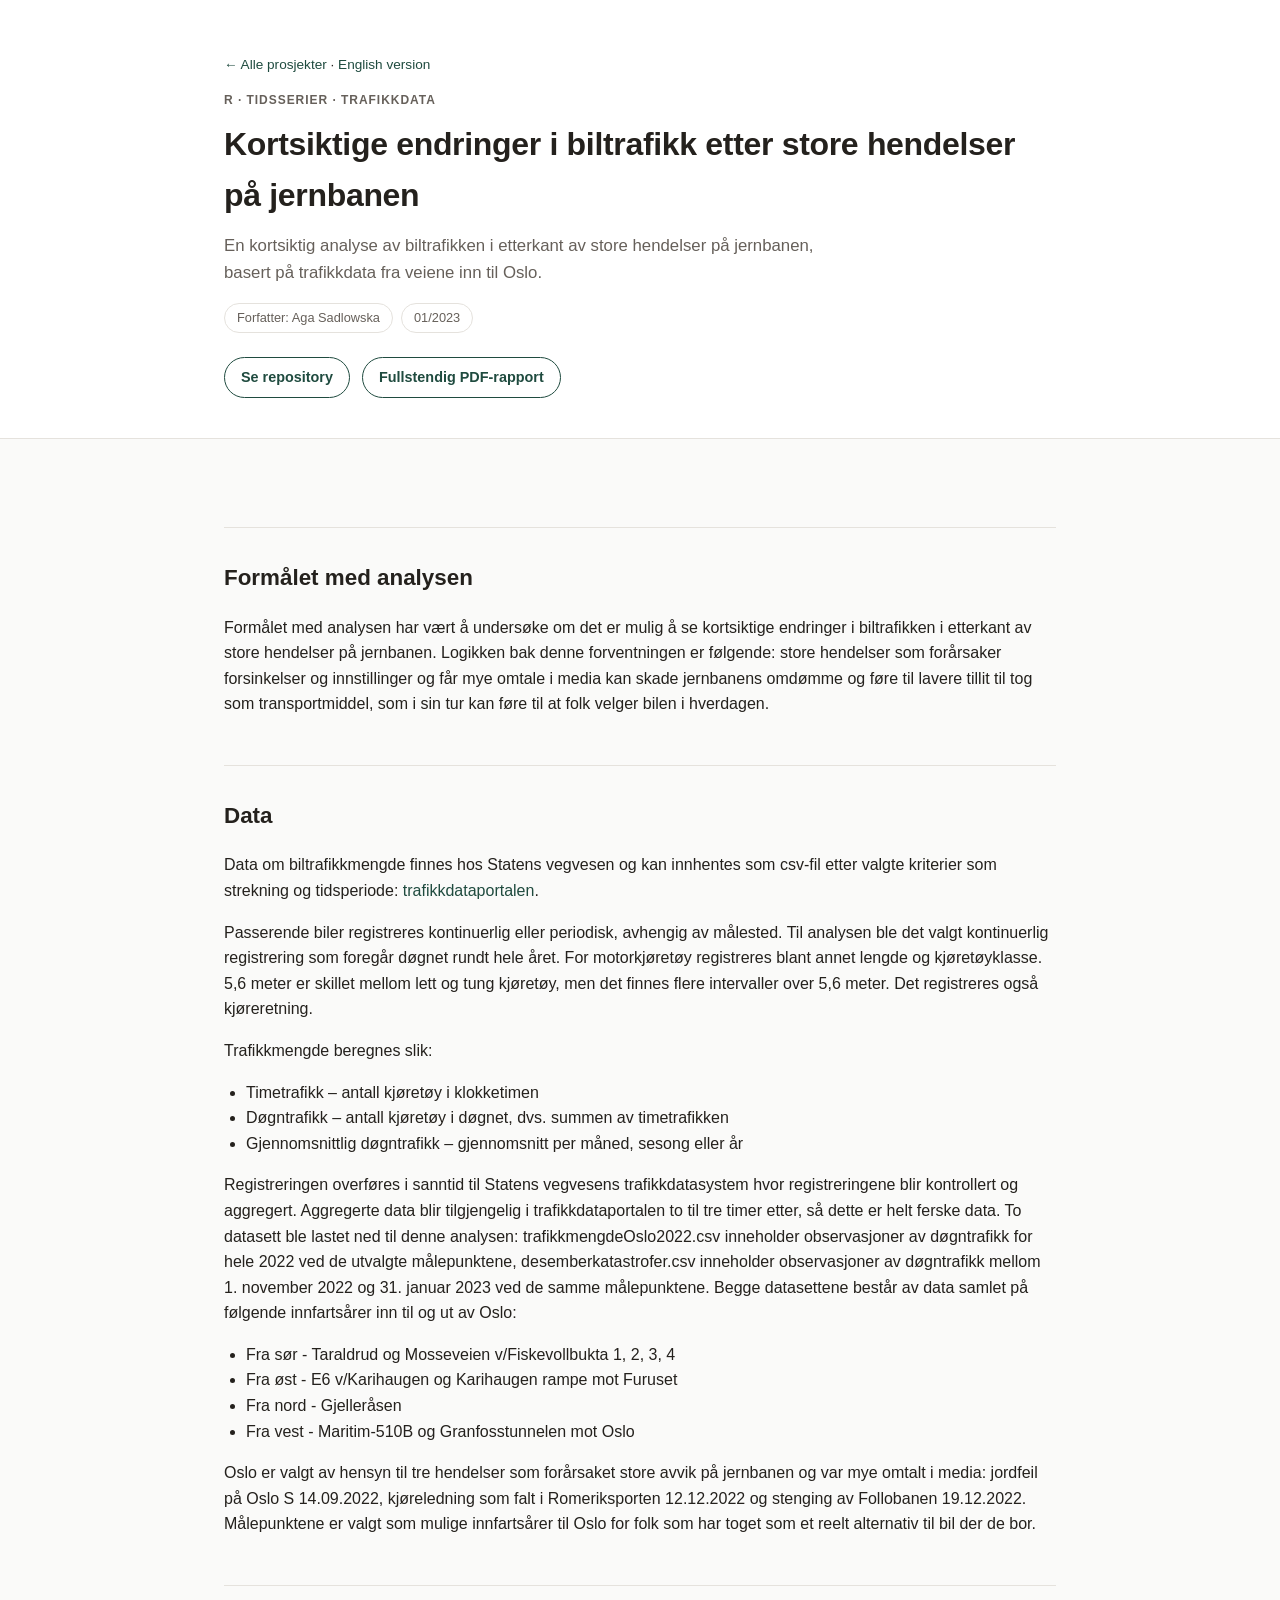
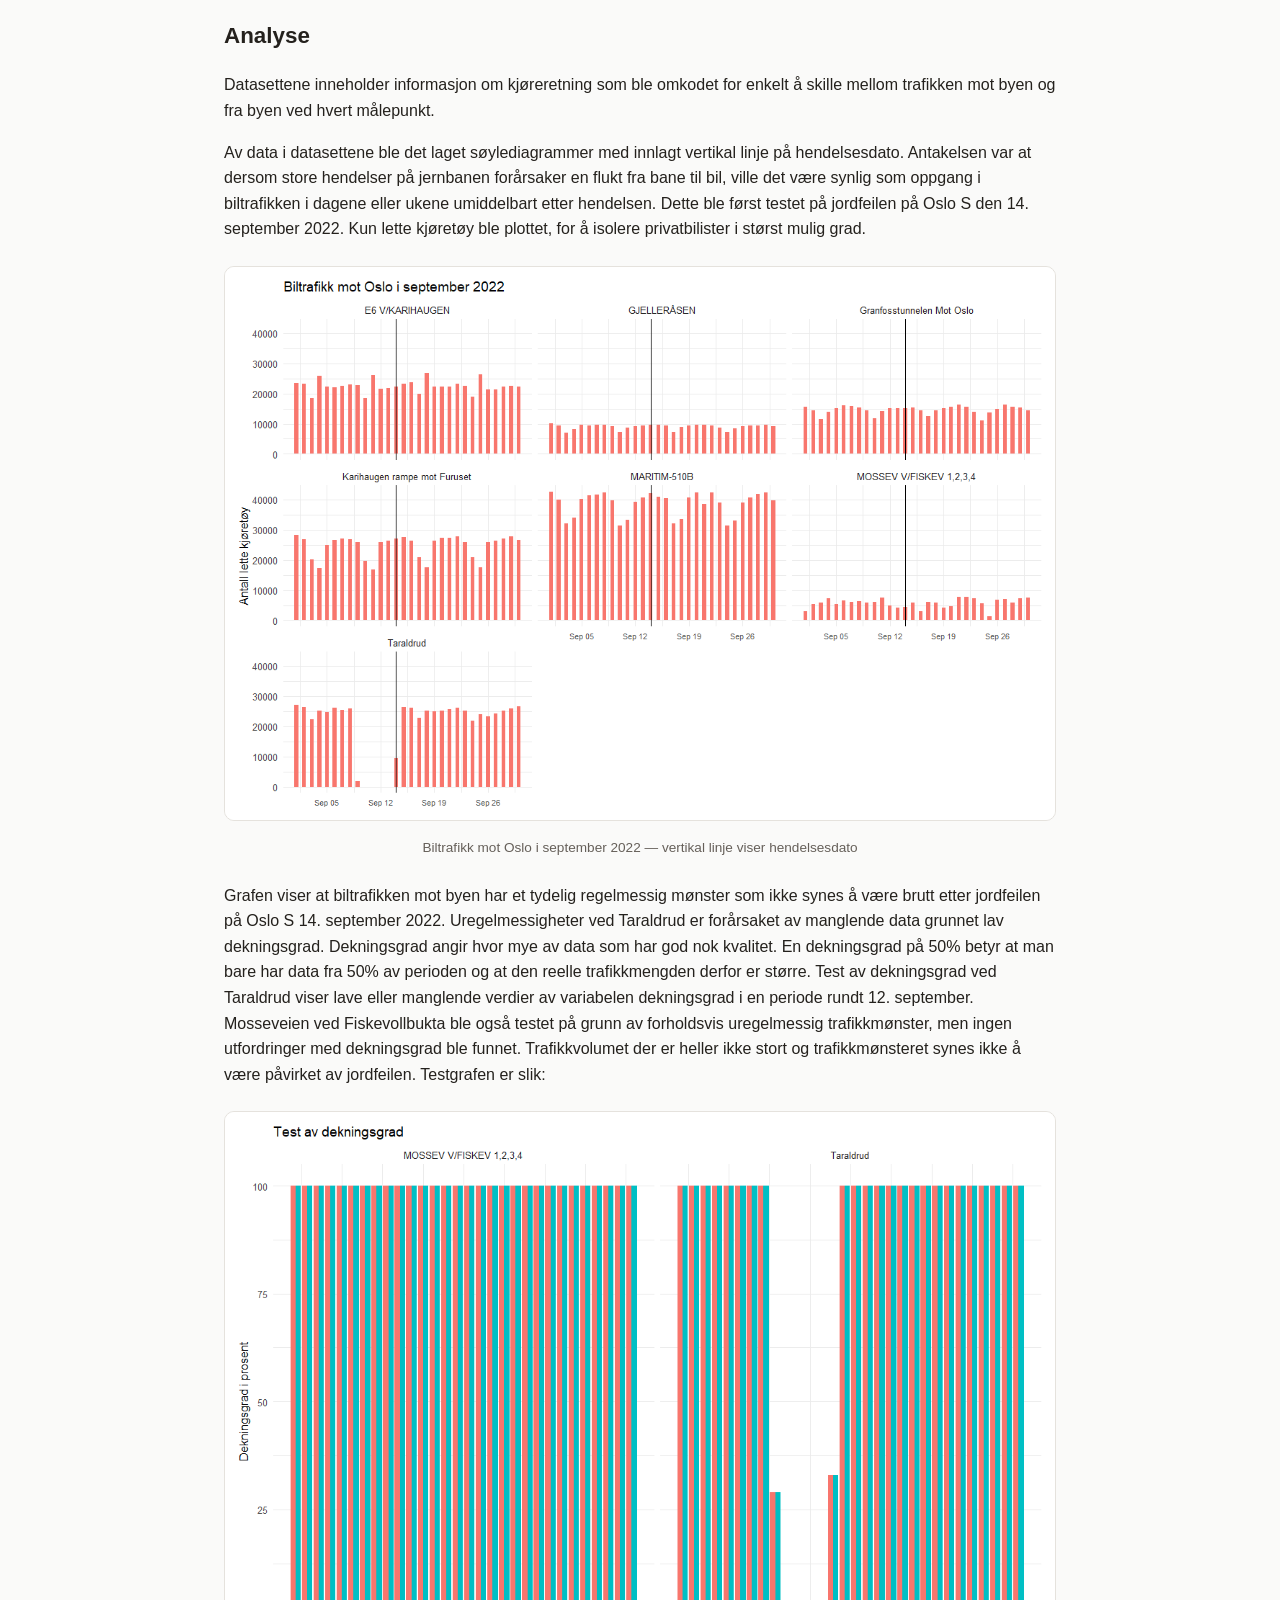
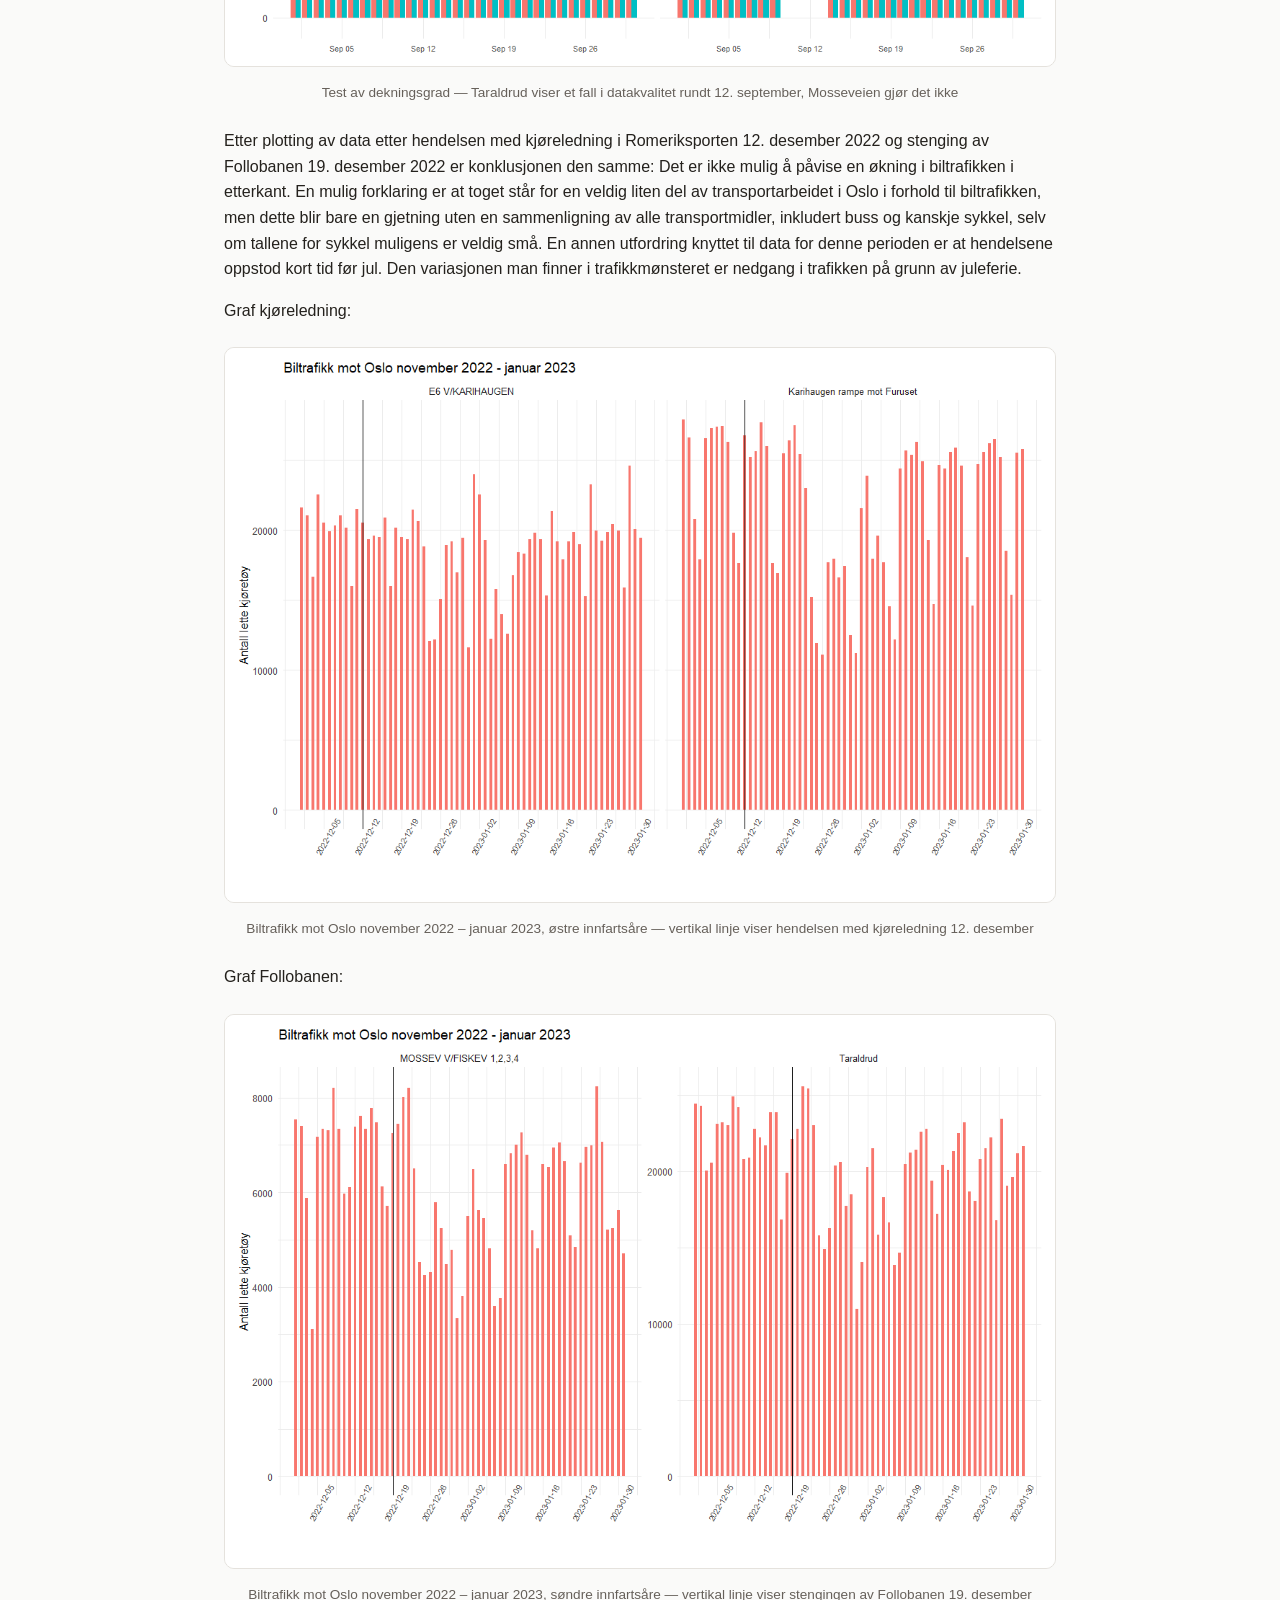
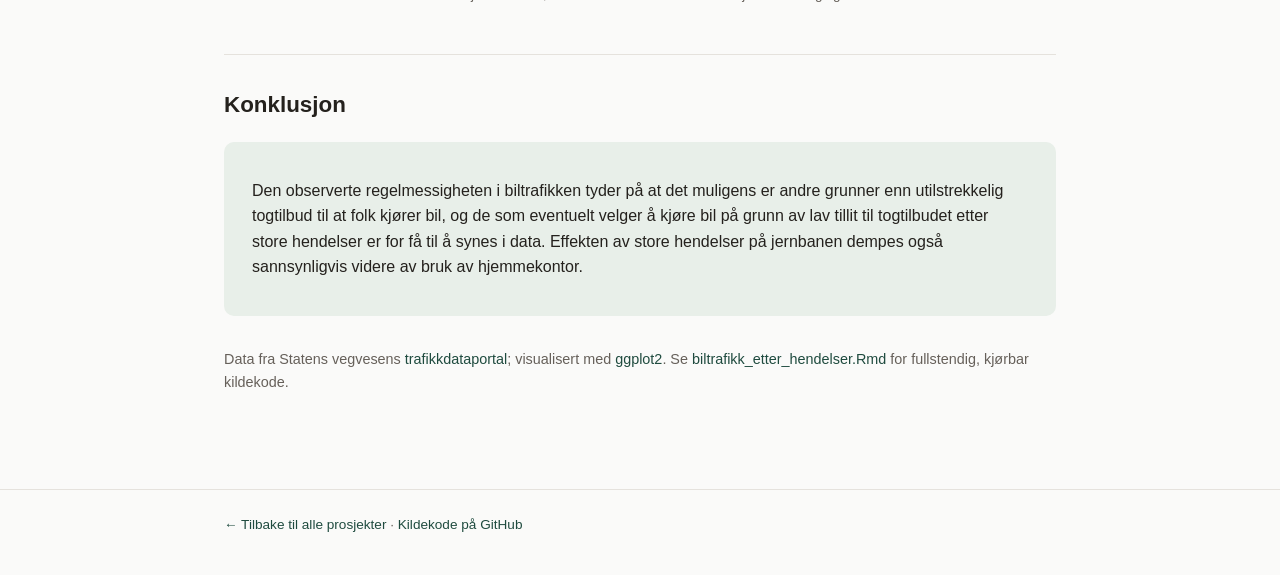
==== docs/aadt-no.html @ 3852b03d "Add Norwegian version of AADT portfolio page The project's own writing (from biltrafikk_etter_hendel" ====
<!DOCTYPE html>
<html lang="no">
<head>
<meta charset="UTF-8">
<meta name="viewport" content="width=device-width, initial-scale=1.0">
<title>Biltrafikk etter store hendelser på jernbanen — Aga Sadlowska</title>
<meta name="description" content="Gir store hendelser på jernbanen utslag i biltrafikken? En kortsiktig analyse av trafikkdata fra veiene inn til Oslo, rundt tre hendelser høsten 2022.">
<link rel="stylesheet" href="assets/style.css">
</head>
<body>

<header class="site-header">
  <div class="wrap">
    <p class="breadcrumb"><a href="index.html">← Alle prosjekter</a> · <a href="aadt.html">English version</a></p>
    <p class="eyebrow">R · Tidsserier · Trafikkdata</p>
    <h1>Kortsiktige endringer i biltrafikk etter store hendelser på jernbanen</h1>
    <p class="lede">En kortsiktig analyse av biltrafikken i etterkant av store hendelser på jernbanen, basert på trafikkdata fra veiene inn til Oslo.</p>
    <div class="meta-row">
      <span class="pill">Forfatter: Aga Sadlowska</span>
      <span class="pill">01/2023</span>
    </div>
    <div class="resource-row">
      <a class="btn" href="https://github.com/agasadlowska/R_projects/tree/main/AADT">Se repository</a>
      <a class="btn" href="assets/aadt/biltrafikk_etter_hendelser.pdf">Fullstendig PDF-rapport</a>
    </div>
  </div>
</header>

<main>
  <div class="wrap">
    <article class="project">

      <h2>Formålet med analysen</h2>
      <p>Formålet med analysen har vært å undersøke om det er mulig å se kortsiktige endringer i biltrafikken i etterkant av store hendelser på jernbanen. Logikken bak denne forventningen er følgende: store hendelser som forårsaker forsinkelser og innstillinger og får mye omtale i media kan skade jernbanens omdømme og føre til lavere tillit til tog som transportmiddel, som i sin tur kan føre til at folk velger bilen i hverdagen.</p>

      <h2>Data</h2>
      <p>Data om biltrafikkmengde finnes hos Statens vegvesen og kan innhentes som csv-fil etter valgte kriterier som strekning og tidsperiode: <a href="https://www.vegvesen.no/trafikkdata/start/kart?lat=59.86979411079935&amp;lon=10.573899505301604&amp;trafficType=vehicle&amp;zoom=10">trafikkdataportalen</a>.</p>
      <p>Passerende biler registreres kontinuerlig eller periodisk, avhengig av målested. Til analysen ble det valgt kontinuerlig registrering som foregår døgnet rundt hele året. For motorkjøretøy registreres blant annet lengde og kjøretøyklasse. 5,6 meter er skillet mellom lett og tung kjøretøy, men det finnes flere intervaller over 5,6 meter. Det registreres også kjøreretning.</p>
      <p>Trafikkmengde beregnes slik:</p>
      <ul>
        <li>Timetrafikk – antall kjøretøy i klokketimen</li>
        <li>Døgntrafikk – antall kjøretøy i døgnet, dvs. summen av timetrafikken</li>
        <li>Gjennomsnittlig døgntrafikk – gjennomsnitt per måned, sesong eller år</li>
      </ul>
      <p>Registreringen overføres i sanntid til Statens vegvesens trafikkdatasystem hvor registreringene blir kontrollert og aggregert. Aggregerte data blir tilgjengelig i trafikkdataportalen to til tre timer etter, så dette er helt ferske data. To datasett ble lastet ned til denne analysen: trafikkmengdeOslo2022.csv inneholder observasjoner av døgntrafikk for hele 2022 ved de utvalgte målepunktene, desemberkatastrofer.csv inneholder observasjoner av døgntrafikk mellom 1. november 2022 og 31. januar 2023 ved de samme målepunktene. Begge datasettene består av data samlet på følgende innfartsårer inn til og ut av Oslo:</p>
      <ul>
        <li>Fra sør - Taraldrud og Mosseveien v/Fiskevollbukta 1, 2, 3, 4</li>
        <li>Fra øst - E6 v/Karihaugen og Karihaugen rampe mot Furuset</li>
        <li>Fra nord - Gjelleråsen</li>
        <li>Fra vest - Maritim-510B og Granfosstunnelen mot Oslo</li>
      </ul>
      <p>Oslo er valgt av hensyn til tre hendelser som forårsaket store avvik på jernbanen og var mye omtalt i media: jordfeil på Oslo S 14.09.2022, kjøreledning som falt i Romeriksporten 12.12.2022 og stenging av Follobanen 19.12.2022. Målepunktene er valgt som mulige innfartsårer til Oslo for folk som har toget som et reelt alternativ til bil der de bor.</p>

      <h2>Analyse</h2>
      <p>Datasettene inneholder informasjon om kjøreretning som ble omkodet for enkelt å skille mellom trafikken mot byen og fra byen ved hvert målepunkt.</p>
      <p>Av data i datasettene ble det laget søylediagrammer med innlagt vertikal linje på hendelsesdato. Antakelsen var at dersom store hendelser på jernbanen forårsaker en flukt fra bane til bil, ville det være synlig som oppgang i biltrafikken i dagene eller ukene umiddelbart etter hendelsen. Dette ble først testet på jordfeilen på Oslo S den 14. september 2022. Kun lette kjøretøy ble plottet, for å isolere privatbilister i størst mulig grad.</p>

      <figure>
        <img src="assets/aadt/september-jordfeil.png" alt="Søylediagram: biltrafikk mot Oslo ved sju målepunkter, september 2022, med vertikal linje for hendelsen 14. september">
        <figcaption>Biltrafikk mot Oslo i september 2022 — vertikal linje viser hendelsesdato</figcaption>
      </figure>

      <p>Grafen viser at biltrafikken mot byen har et tydelig regelmessig mønster som ikke synes å være brutt etter jordfeilen på Oslo S 14. september 2022. Uregelmessigheter ved Taraldrud er forårsaket av manglende data grunnet lav dekningsgrad. Dekningsgrad angir hvor mye av data som har god nok kvalitet. En dekningsgrad på 50% betyr at man bare har data fra 50% av perioden og at den reelle trafikkmengden derfor er større. Test av dekningsgrad ved Taraldrud viser lave eller manglende verdier av variabelen dekningsgrad i en periode rundt 12. september. Mosseveien ved Fiskevollbukta ble også testet på grunn av forholdsvis uregelmessig trafikkmønster, men ingen utfordringer med dekningsgrad ble funnet. Trafikkvolumet der er heller ikke stort og trafikkmønsteret synes ikke å være påvirket av jordfeilen. Testgrafen er slik:</p>

      <figure>
        <img src="assets/aadt/dekningsgrad-test.png" alt="Søylediagram: dekningsgrad ved målepunktene Taraldrud og Mosseveien, september 2022">
        <figcaption>Test av dekningsgrad — Taraldrud viser et fall i datakvalitet rundt 12. september, Mosseveien gjør det ikke</figcaption>
      </figure>

      <p>Etter plotting av data etter hendelsen med kjøreledning i Romeriksporten 12. desember 2022 og stenging av Follobanen 19. desember 2022 er konklusjonen den samme: Det er ikke mulig å påvise en økning i biltrafikken i etterkant. En mulig forklaring er at toget står for en veldig liten del av transportarbeidet i Oslo i forhold til biltrafikken, men dette blir bare en gjetning uten en sammenligning av alle transportmidler, inkludert buss og kanskje sykkel, selv om tallene for sykkel muligens er veldig små. En annen utfordring knyttet til data for denne perioden er at hendelsene oppstod kort tid før jul. Den variasjonen man finner i trafikkmønsteret er nedgang i trafikken på grunn av juleferie.</p>

      <p>Graf kjøreledning:</p>

      <figure>
        <img src="assets/aadt/desember-kjoreledning.png" alt="Søylediagram: biltrafikk mot Oslo ved Karihaugen, november 2022-januar 2023, med vertikal linje for hendelsen 12. desember">
        <figcaption>Biltrafikk mot Oslo november 2022 – januar 2023, østre innfartsåre — vertikal linje viser hendelsen med kjøreledning 12. desember</figcaption>
      </figure>

      <p>Graf Follobanen:</p>

      <figure>
        <img src="assets/aadt/desember-follobanen.png" alt="Søylediagram: biltrafikk mot Oslo ved Taraldrud og Mosseveien, november 2022-januar 2023, med vertikal linje for stengingen av Follobanen 19. desember">
        <figcaption>Biltrafikk mot Oslo november 2022 – januar 2023, søndre innfartsåre — vertikal linje viser stengingen av Follobanen 19. desember</figcaption>
      </figure>

      <h2>Konklusjon</h2>
      <div class="conclusion-list">
        <p>Den observerte regelmessigheten i biltrafikken tyder på at det muligens er andre grunner enn utilstrekkelig togtilbud til at folk kjører bil, og de som eventuelt velger å kjøre bil på grunn av lav tillit til togtilbudet etter store hendelser er for få til å synes i data. Effekten av store hendelser på jernbanen dempes også sannsynligvis videre av bruk av hjemmekontor.</p>
      </div>

      <p style="margin-top:32px; color: var(--text-muted); font-size: 0.9rem;">Data fra Statens vegvesens <a href="https://www.vegvesen.no/trafikkdata/">trafikkdataportal</a>; visualisert med <a href="https://ggplot2.tidyverse.org/">ggplot2</a>. Se <a href="https://github.com/agasadlowska/R_projects/blob/main/AADT/biltrafikk_etter_hendelser.Rmd">biltrafikk_etter_hendelser.Rmd</a> for fullstendig, kjørbar kildekode.</p>

    </article>
  </div>
</main>

<footer class="site-footer">
  <div class="wrap">
    <a href="index.html">← Tilbake til alle prosjekter</a> · <a href="https://github.com/agasadlowska/R_projects">Kildekode på GitHub</a>
  </div>
</footer>

</body>
</html>
---- docs/assets/style.css ----
:root {
  --bg: #fafaf9;
  --surface: #ffffff;
  --border: #e5e2dd;
  --text: #24211d;
  --text-muted: #66605a;
  --accent: #1f4b3f;
  --accent-soft: #e8efe9;
  --radius: 10px;
  --max-width: 880px;
}

* { box-sizing: border-box; }

html { scroll-behavior: smooth; }

body {
  margin: 0;
  font-family: -apple-system, BlinkMacSystemFont, "Segoe UI", Roboto, Helvetica, Arial, sans-serif;
  background: var(--bg);
  color: var(--text);
  line-height: 1.6;
}

a { color: var(--accent); text-decoration: none; }
a:hover { text-decoration: underline; }

header.site-header {
  border-bottom: 1px solid var(--border);
  background: var(--surface);
}

.wrap {
  max-width: var(--max-width);
  margin: 0 auto;
  padding: 0 24px;
}

.site-header .wrap {
  padding-top: 40px;
  padding-bottom: 32px;
}

.eyebrow {
  text-transform: uppercase;
  letter-spacing: 0.08em;
  font-size: 0.75rem;
  color: var(--text-muted);
  font-weight: 600;
  margin: 0 0 8px;
}

h1 {
  font-size: 2rem;
  margin: 0 0 12px;
  letter-spacing: -0.01em;
}

.lede {
  color: var(--text-muted);
  font-size: 1.05rem;
  max-width: 640px;
  margin: 0;
}

main { padding: 40px 0 80px; }

.section-title {
  font-size: 0.85rem;
  text-transform: uppercase;
  letter-spacing: 0.08em;
  color: var(--text-muted);
  font-weight: 600;
  margin: 0 0 20px;
}

.project-grid {
  display: grid;
  grid-template-columns: repeat(auto-fill, minmax(280px, 1fr));
  gap: 20px;
}

.card {
  background: var(--surface);
  border: 1px solid var(--border);
  border-radius: var(--radius);
  padding: 24px;
  display: flex;
  flex-direction: column;
  gap: 12px;
  transition: border-color 0.15s ease, transform 0.15s ease;
}

.card:hover {
  border-color: var(--accent);
  transform: translateY(-2px);
}

.card h2 {
  margin: 0;
  font-size: 1.15rem;
}

.card p {
  margin: 0;
  color: var(--text-muted);
  font-size: 0.95rem;
}

.tag-row {
  display: flex;
  flex-wrap: wrap;
  gap: 6px;
  margin-top: auto;
}

.tag {
  font-size: 0.72rem;
  background: var(--accent-soft);
  color: var(--accent);
  padding: 3px 9px;
  border-radius: 999px;
  font-weight: 600;
}

.card-link {
  font-size: 0.9rem;
  font-weight: 600;
}

footer.site-footer {
  border-top: 1px solid var(--border);
  color: var(--text-muted);
  font-size: 0.85rem;
  padding: 24px 0 40px;
}

/* Project detail page */
.breadcrumb {
  font-size: 0.85rem;
  margin-bottom: 16px;
}

.meta-row {
  display: flex;
  flex-wrap: wrap;
  gap: 8px;
  margin: 16px 0 8px;
}

.pill {
  font-size: 0.8rem;
  border: 1px solid var(--border);
  border-radius: 999px;
  padding: 4px 12px;
  color: var(--text-muted);
}

.resource-row {
  display: flex;
  flex-wrap: wrap;
  gap: 12px;
  margin: 24px 0 8px;
}

.btn {
  display: inline-block;
  border: 1px solid var(--accent);
  color: var(--accent);
  border-radius: 999px;
  padding: 8px 16px;
  font-size: 0.9rem;
  font-weight: 600;
}

.btn:hover { background: var(--accent-soft); text-decoration: none; }

article.project h2 {
  margin-top: 48px;
  font-size: 1.4rem;
  border-top: 1px solid var(--border);
  padding-top: 32px;
}

article.project h3 {
  font-size: 1.1rem;
  margin-top: 28px;
}

article.project h4 {
  font-size: 1rem;
  margin-top: 20px;
  color: var(--text-muted);
}

article.project ul { padding-left: 22px; }

article.project pre {
  background: #1c1b19;
  color: #e7e4dd;
  border-radius: var(--radius);
  padding: 16px 18px;
  overflow-x: auto;
  font-size: 0.85rem;
}

article.project code {
  font-family: "SFMono-Regular", Consolas, "Liberation Mono", Menlo, monospace;
}

figure {
  margin: 24px 0;
  text-align: center;
}

figure img {
  max-width: 100%;
  border: 1px solid var(--border);
  border-radius: var(--radius);
  background: #fff;
}

figcaption {
  font-size: 0.85rem;
  color: var(--text-muted);
  margin-top: 8px;
}

.conclusion-list {
  background: var(--accent-soft);
  border-radius: var(--radius);
  padding: 20px 28px;
}
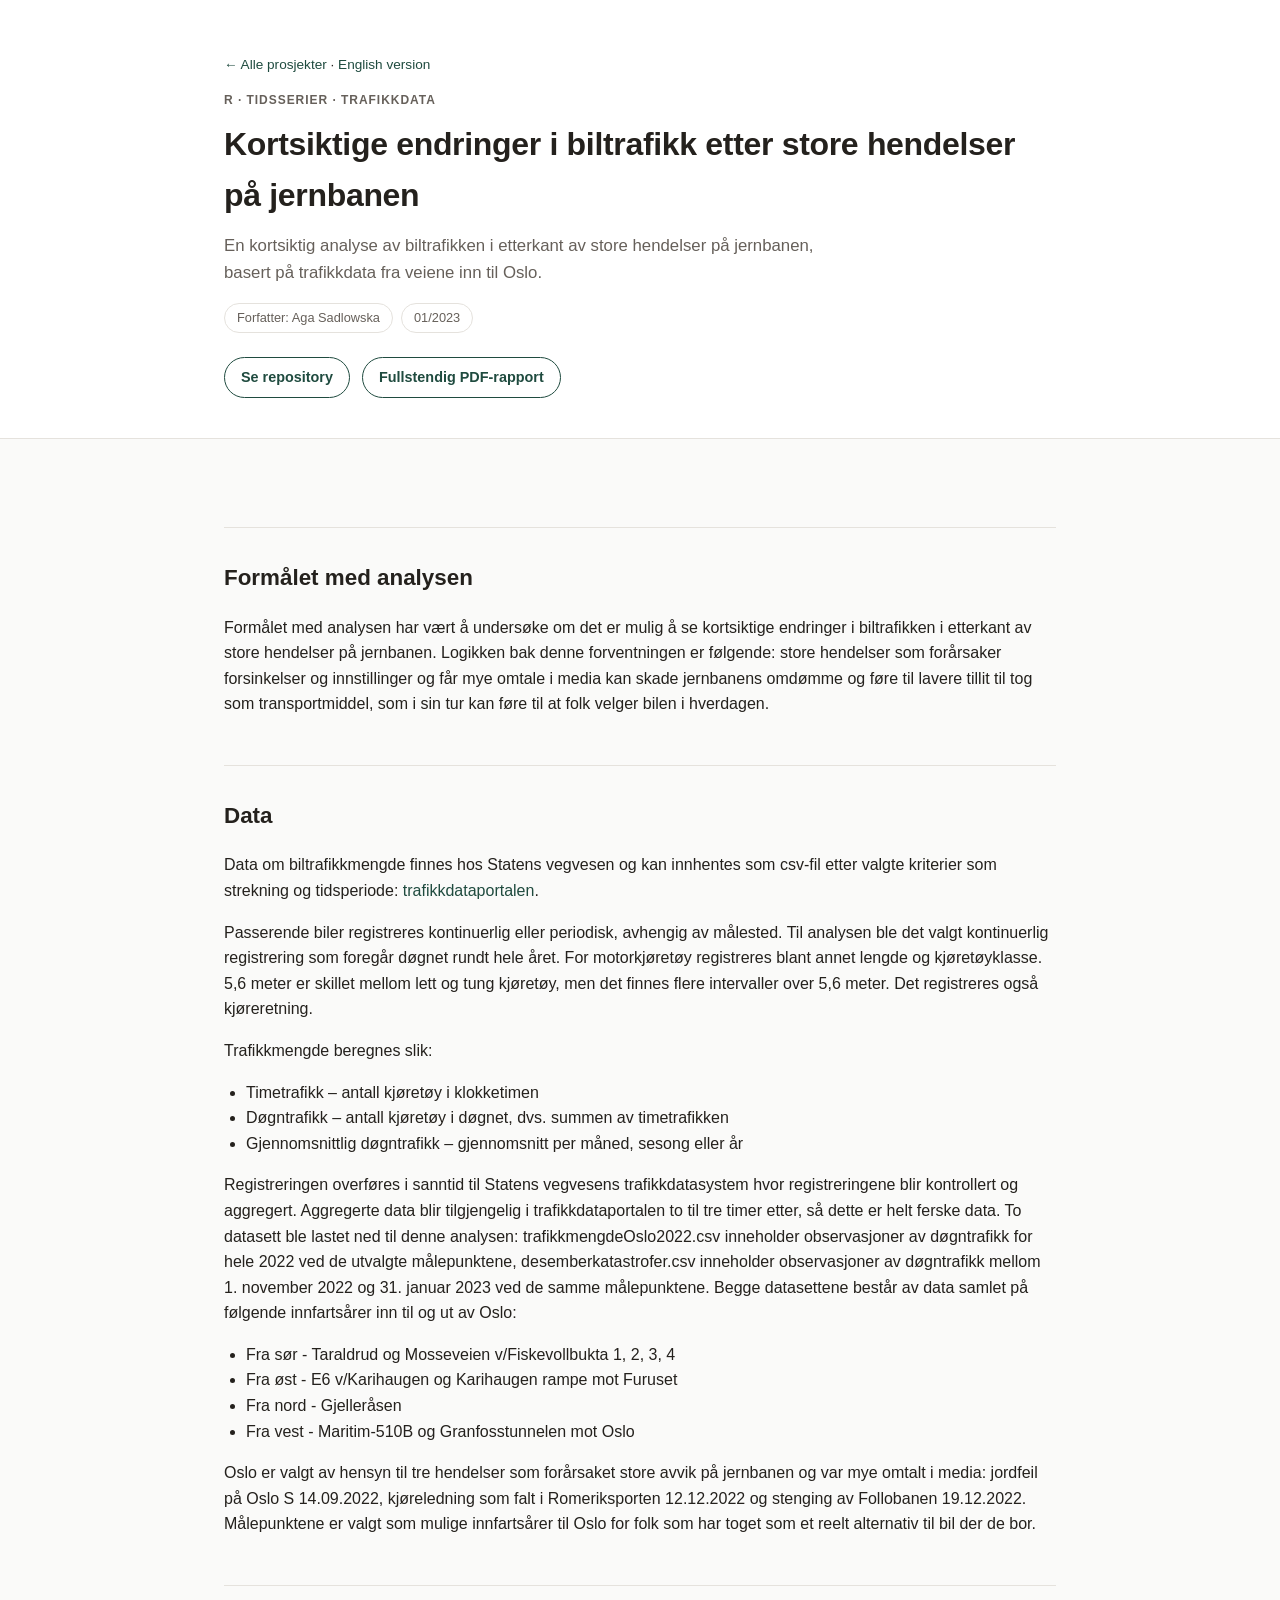
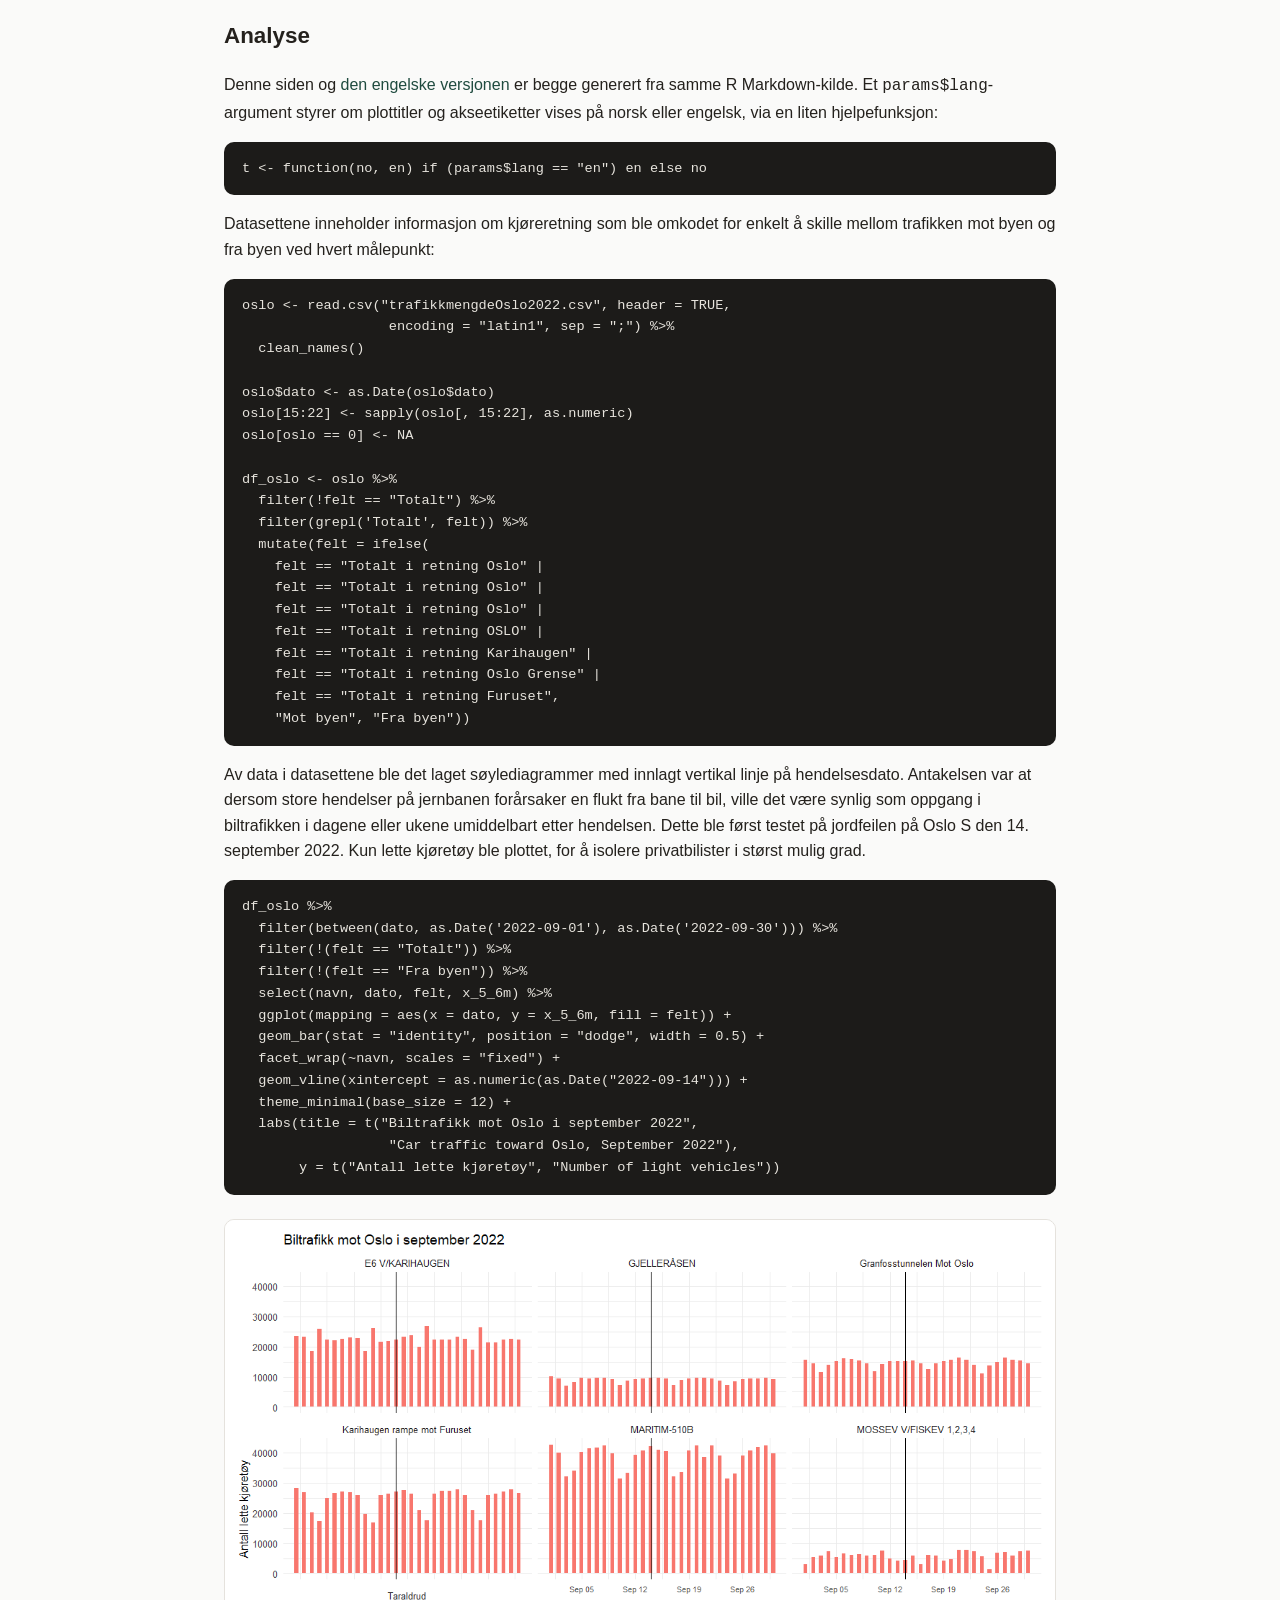
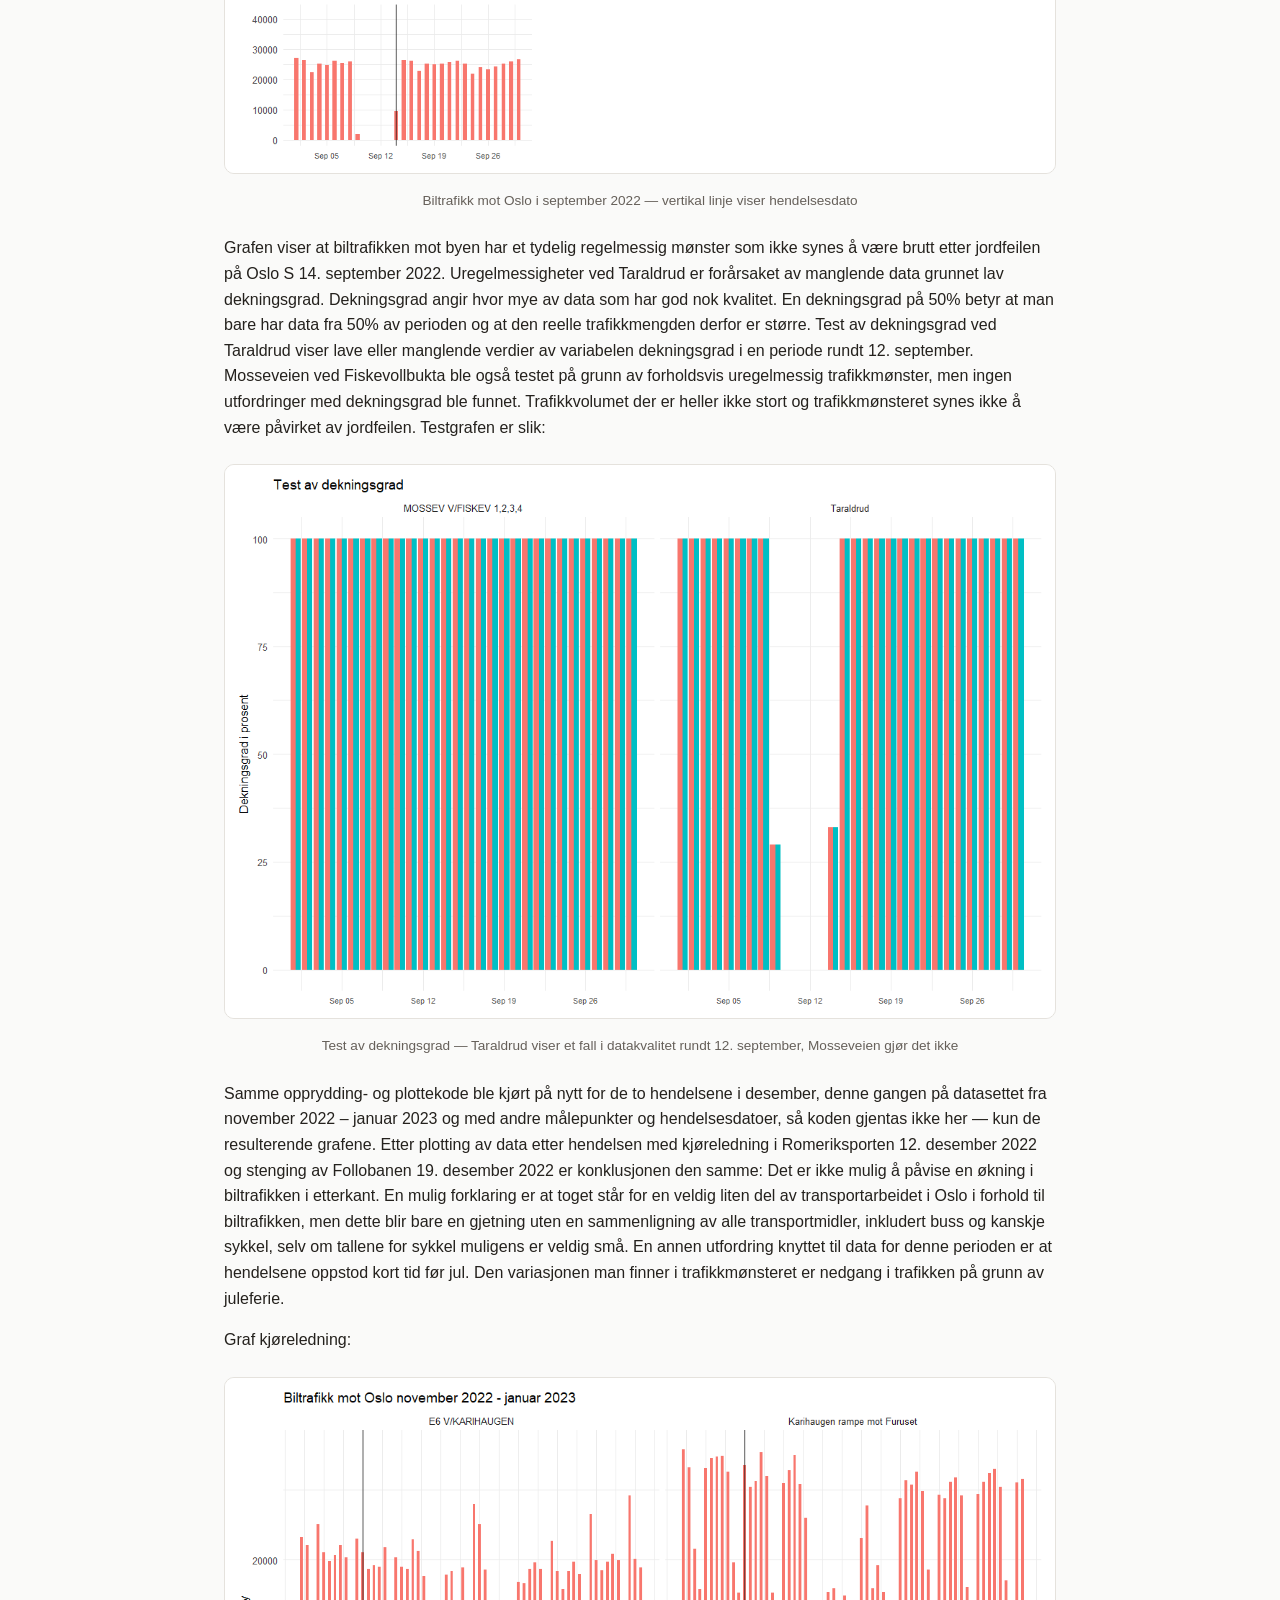
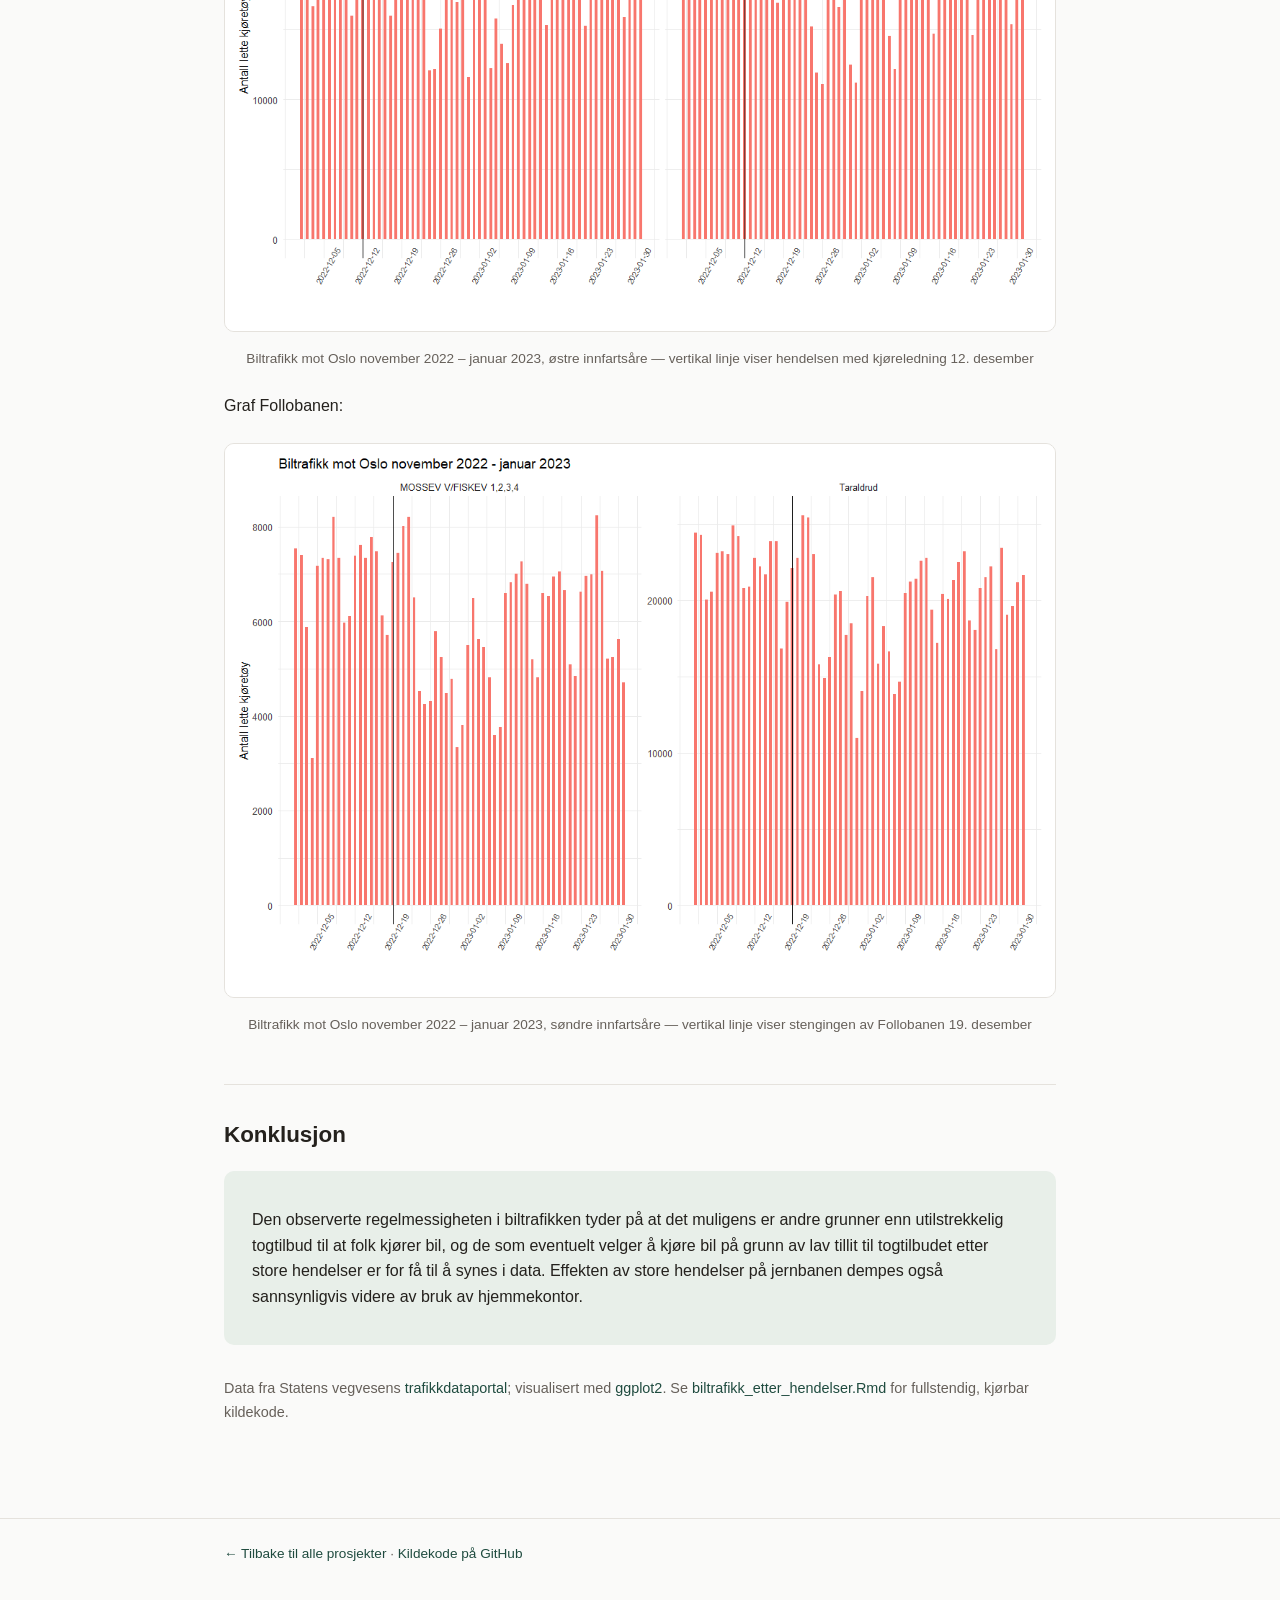
==== commit 573889c8: "Show code snippets on the AADT portfolio pages Add inline R code (the bilingual t() label helper, di" ====
--- a/docs/aadt-no.html
+++ b/docs/aadt-no.html
@@ -52,8 +52,48 @@
       <p>Oslo er valgt av hensyn til tre hendelser som forårsaket store avvik på jernbanen og var mye omtalt i media: jordfeil på Oslo S 14.09.2022, kjøreledning som falt i Romeriksporten 12.12.2022 og stenging av Follobanen 19.12.2022. Målepunktene er valgt som mulige innfartsårer til Oslo for folk som har toget som et reelt alternativ til bil der de bor.</p>
 
       <h2>Analyse</h2>
-      <p>Datasettene inneholder informasjon om kjøreretning som ble omkodet for enkelt å skille mellom trafikken mot byen og fra byen ved hvert målepunkt.</p>
+      <p>Denne siden og <a href="aadt.html">den engelske versjonen</a> er begge generert fra samme R Markdown-kilde. Et <code>params$lang</code>-argument styrer om plottitler og akseetiketter vises på norsk eller engelsk, via en liten hjelpefunksjon:</p>
+
+<pre><code>t &lt;- function(no, en) if (params$lang == "en") en else no</code></pre>
+
+      <p>Datasettene inneholder informasjon om kjøreretning som ble omkodet for enkelt å skille mellom trafikken mot byen og fra byen ved hvert målepunkt:</p>
+
+<pre><code>oslo &lt;- read.csv("trafikkmengdeOslo2022.csv", header = TRUE,
+                  encoding = "latin1", sep = ";") %&gt;%
+  clean_names()
+
+oslo$dato &lt;- as.Date(oslo$dato)
+oslo[15:22] &lt;- sapply(oslo[, 15:22], as.numeric)
+oslo[oslo == 0] &lt;- NA
+
+df_oslo &lt;- oslo %&gt;%
+  filter(!felt == "Totalt") %&gt;%
+  filter(grepl('Totalt', felt)) %&gt;%
+  mutate(felt = ifelse(
+    felt == "Totalt i retning Oslo" |
+    felt == "Totalt i retning Oslo" |
+    felt == "Totalt i retning Oslo" |
+    felt == "Totalt i retning OSLO" |
+    felt == "Totalt i retning Karihaugen" |
+    felt == "Totalt i retning Oslo Grense" |
+    felt == "Totalt i retning Furuset",
+    "Mot byen", "Fra byen"))</code></pre>
+
       <p>Av data i datasettene ble det laget søylediagrammer med innlagt vertikal linje på hendelsesdato. Antakelsen var at dersom store hendelser på jernbanen forårsaker en flukt fra bane til bil, ville det være synlig som oppgang i biltrafikken i dagene eller ukene umiddelbart etter hendelsen. Dette ble først testet på jordfeilen på Oslo S den 14. september 2022. Kun lette kjøretøy ble plottet, for å isolere privatbilister i størst mulig grad.</p>
+
+<pre><code>df_oslo %&gt;%
+  filter(between(dato, as.Date('2022-09-01'), as.Date('2022-09-30'))) %&gt;%
+  filter(!(felt == "Totalt")) %&gt;%
+  filter(!(felt == "Fra byen")) %&gt;%
+  select(navn, dato, felt, x_5_6m) %&gt;%
+  ggplot(mapping = aes(x = dato, y = x_5_6m, fill = felt)) +
+  geom_bar(stat = "identity", position = "dodge", width = 0.5) +
+  facet_wrap(~navn, scales = "fixed") +
+  geom_vline(xintercept = as.numeric(as.Date("2022-09-14"))) +
+  theme_minimal(base_size = 12) +
+  labs(title = t("Biltrafikk mot Oslo i september 2022",
+                  "Car traffic toward Oslo, September 2022"),
+       y = t("Antall lette kjøretøy", "Number of light vehicles"))</code></pre>
 
       <figure>
         <img src="assets/aadt/september-jordfeil.png" alt="Søylediagram: biltrafikk mot Oslo ved sju målepunkter, september 2022, med vertikal linje for hendelsen 14. september">
@@ -67,7 +107,7 @@
         <figcaption>Test av dekningsgrad — Taraldrud viser et fall i datakvalitet rundt 12. september, Mosseveien gjør det ikke</figcaption>
       </figure>
 
-      <p>Etter plotting av data etter hendelsen med kjøreledning i Romeriksporten 12. desember 2022 og stenging av Follobanen 19. desember 2022 er konklusjonen den samme: Det er ikke mulig å påvise en økning i biltrafikken i etterkant. En mulig forklaring er at toget står for en veldig liten del av transportarbeidet i Oslo i forhold til biltrafikken, men dette blir bare en gjetning uten en sammenligning av alle transportmidler, inkludert buss og kanskje sykkel, selv om tallene for sykkel muligens er veldig små. En annen utfordring knyttet til data for denne perioden er at hendelsene oppstod kort tid før jul. Den variasjonen man finner i trafikkmønsteret er nedgang i trafikken på grunn av juleferie.</p>
+      <p>Samme opprydding- og plottekode ble kjørt på nytt for de to hendelsene i desember, denne gangen på datasettet fra november 2022 – januar 2023 og med andre målepunkter og hendelsesdatoer, så koden gjentas ikke her — kun de resulterende grafene. Etter plotting av data etter hendelsen med kjøreledning i Romeriksporten 12. desember 2022 og stenging av Follobanen 19. desember 2022 er konklusjonen den samme: Det er ikke mulig å påvise en økning i biltrafikken i etterkant. En mulig forklaring er at toget står for en veldig liten del av transportarbeidet i Oslo i forhold til biltrafikken, men dette blir bare en gjetning uten en sammenligning av alle transportmidler, inkludert buss og kanskje sykkel, selv om tallene for sykkel muligens er veldig små. En annen utfordring knyttet til data for denne perioden er at hendelsene oppstod kort tid før jul. Den variasjonen man finner i trafikkmønsteret er nedgang i trafikken på grunn av juleferie.</p>
 
       <p>Graf kjøreledning:</p>
 
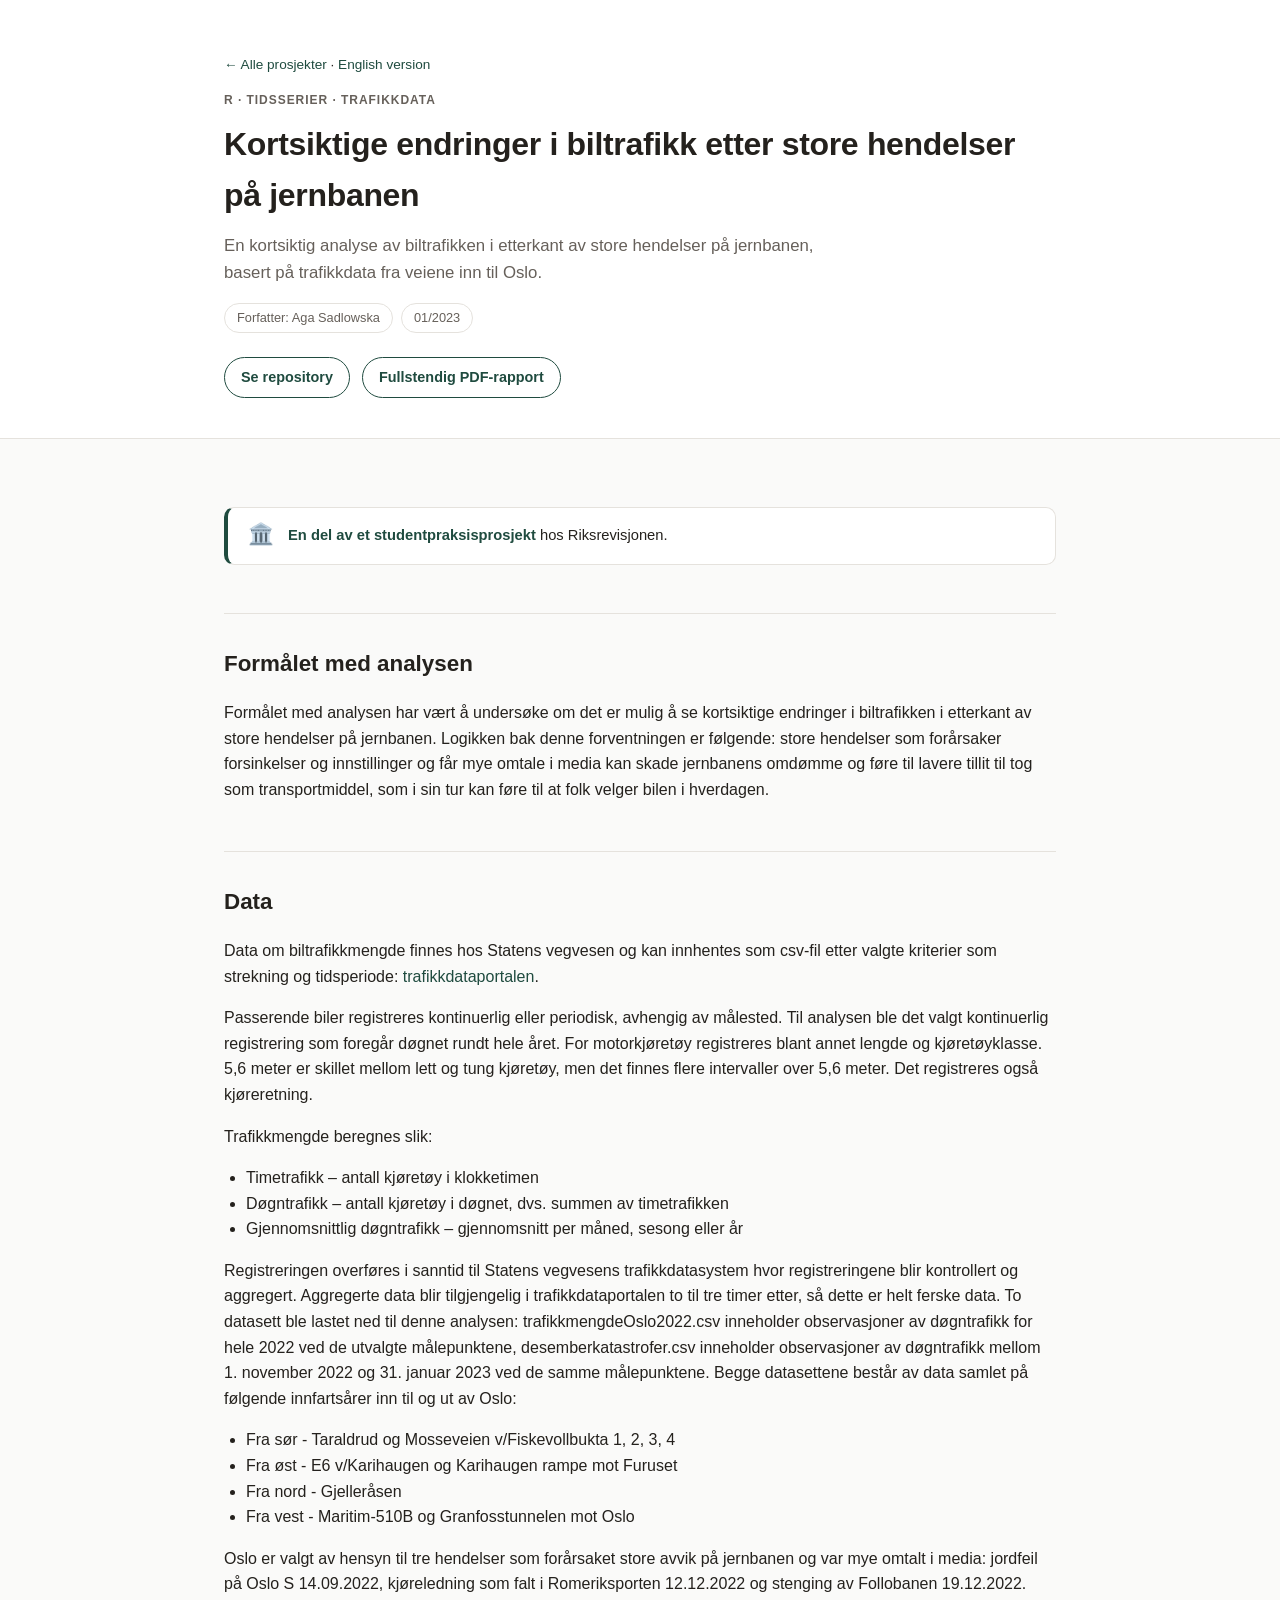
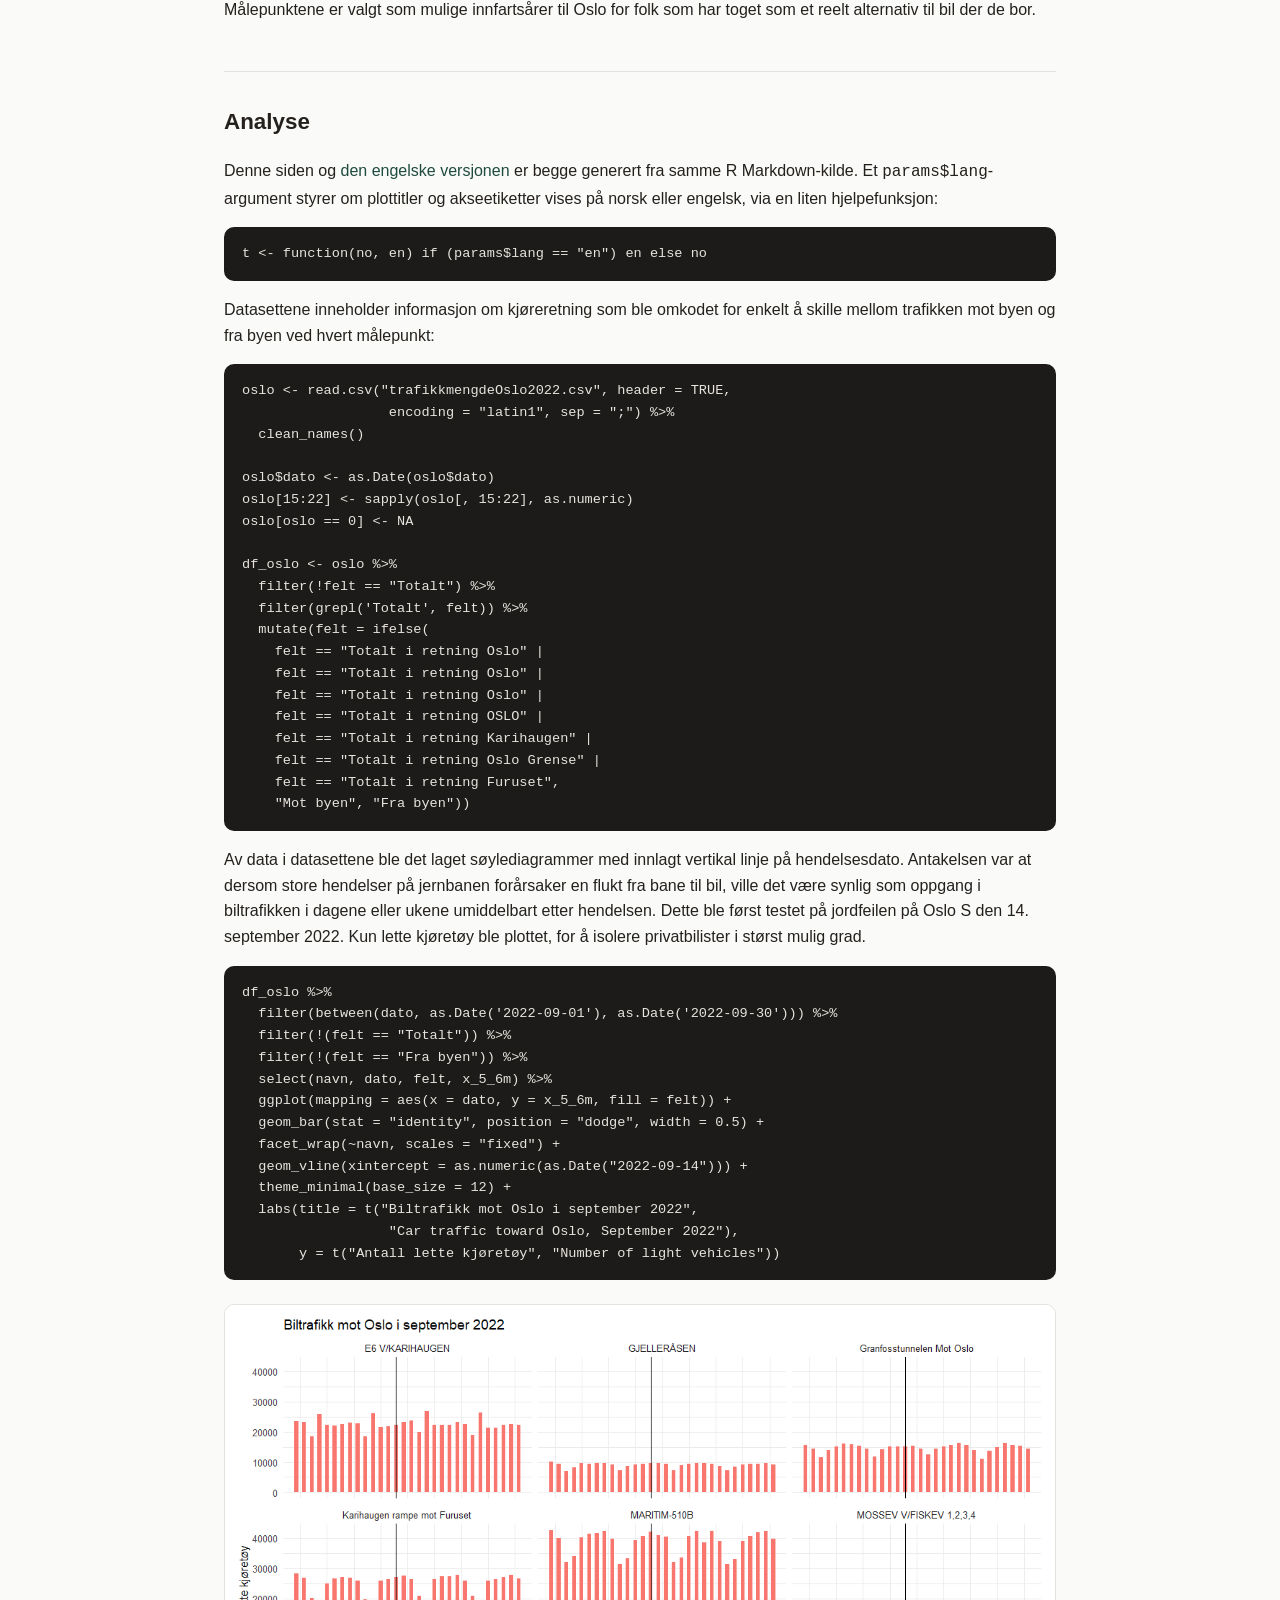
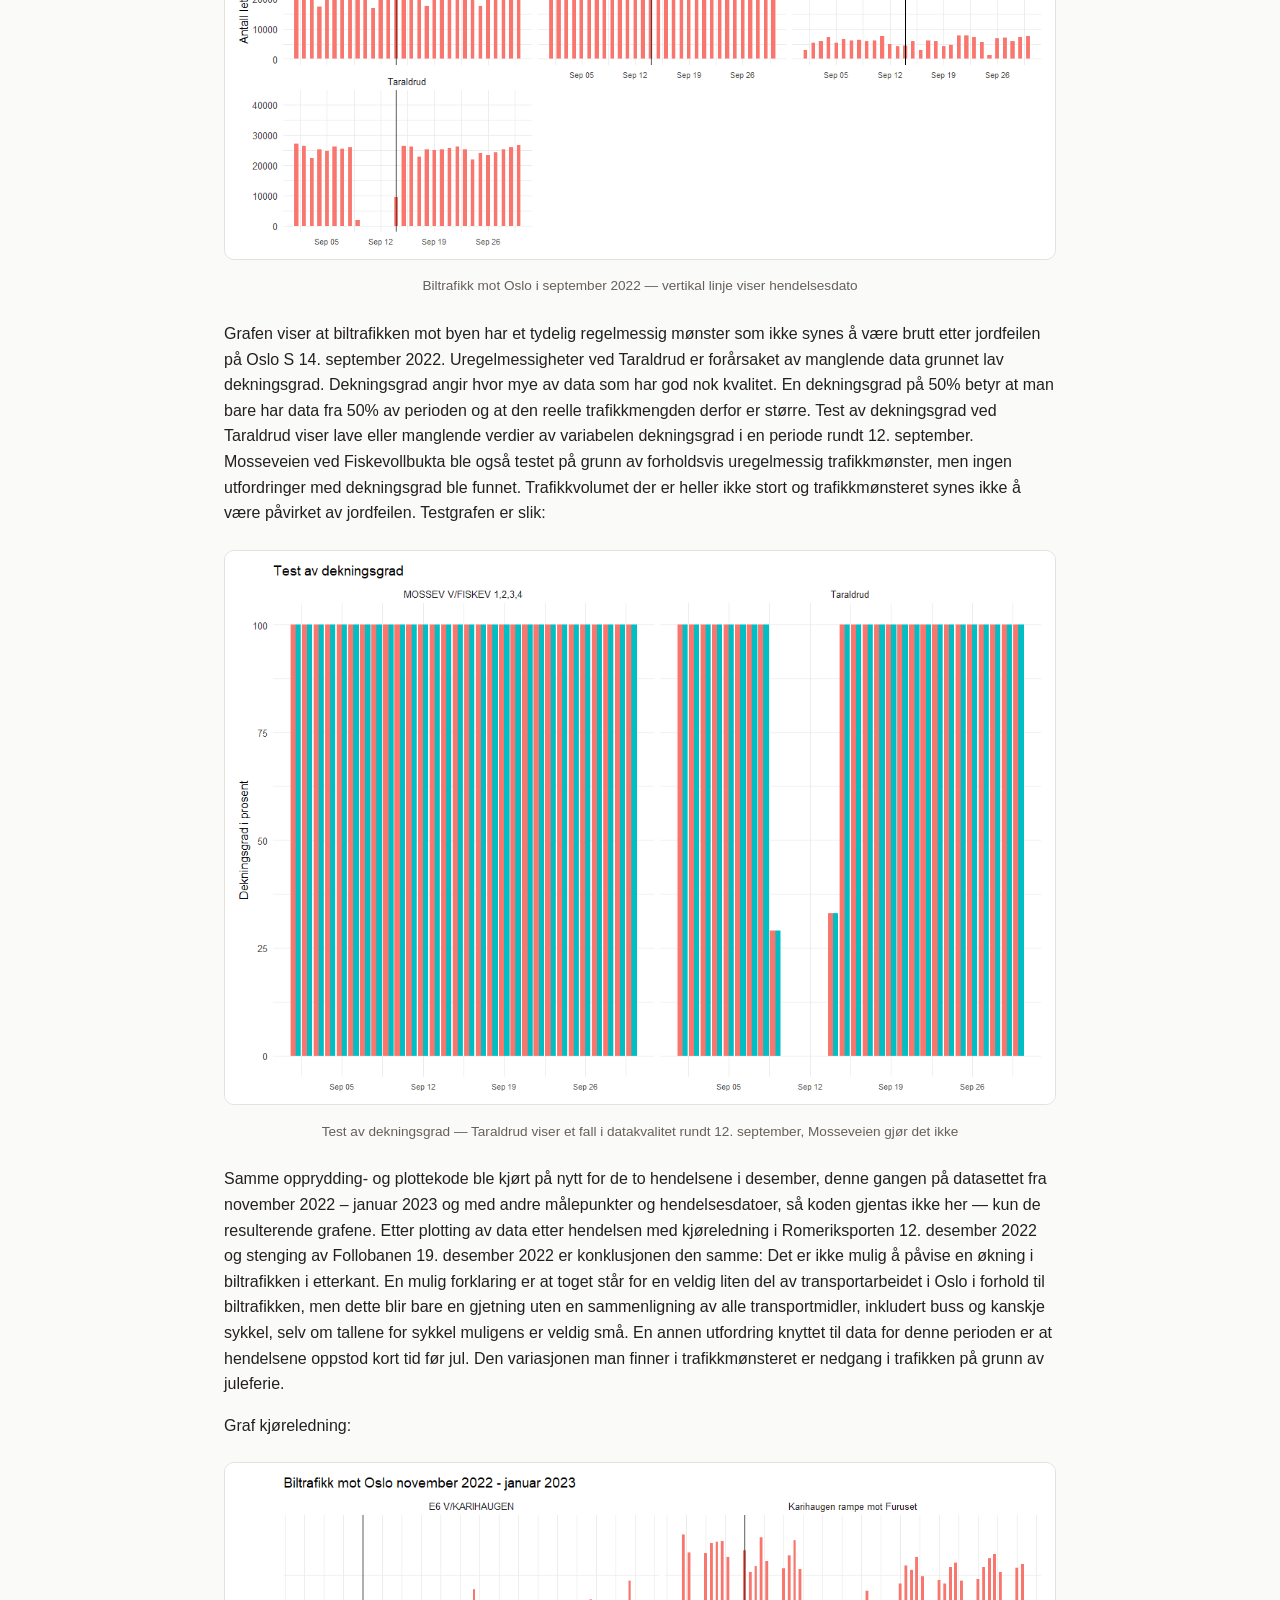
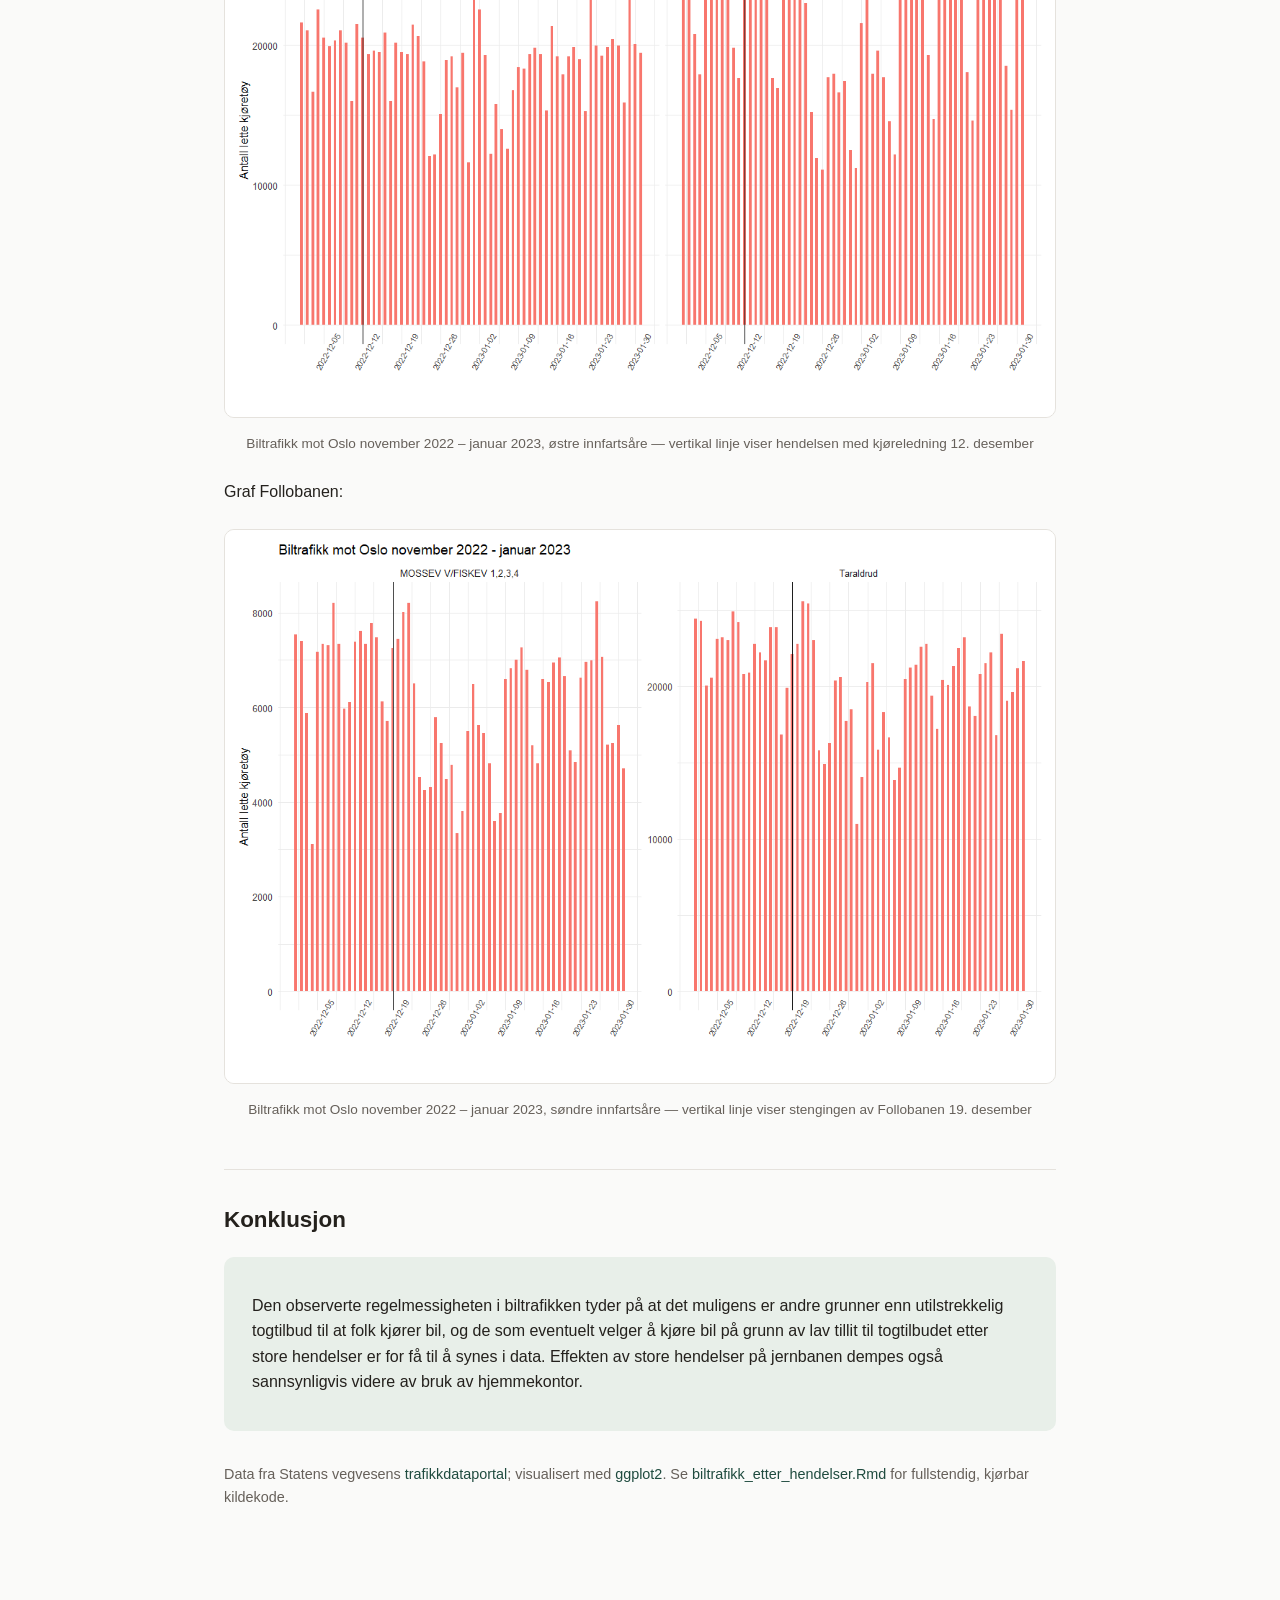
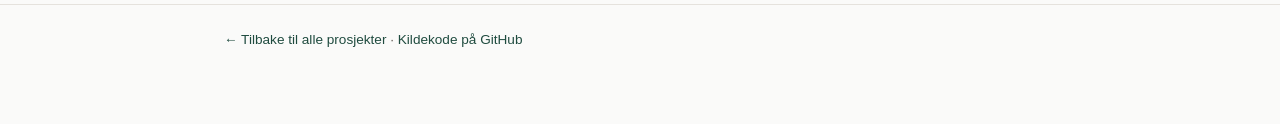
==== commit d5a45685: "Make authorship visible site-wide and shorten per-project boxes Add a byline and an "original work" " ====
--- a/docs/aadt-no.html
+++ b/docs/aadt-no.html
@@ -29,6 +29,11 @@
 <main>
   <div class="wrap">
     <article class="project">
+
+      <div class="authorship-box">
+        <span class="badge">🏛️</span>
+        <p><strong>En del av et studentpraksisprosjekt</strong> hos Riksrevisjonen.</p>
+      </div>
 
       <h2>Formålet med analysen</h2>
       <p>Formålet med analysen har vært å undersøke om det er mulig å se kortsiktige endringer i biltrafikken i etterkant av store hendelser på jernbanen. Logikken bak denne forventningen er følgende: store hendelser som forårsaker forsinkelser og innstillinger og får mye omtale i media kan skade jernbanens omdømme og føre til lavere tillit til tog som transportmiddel, som i sin tur kan føre til at folk velger bilen i hverdagen.</p>
--- a/docs/assets/style.css
+++ b/docs/assets/style.css
@@ -56,6 +56,13 @@
   letter-spacing: -0.01em;
 }
 
+.byline {
+  margin: 0 0 12px;
+  font-size: 1rem;
+  color: var(--accent);
+  font-weight: 600;
+}
+
 .lede {
   color: var(--text-muted);
   font-size: 1.05rem;
@@ -231,3 +238,55 @@
   border-radius: var(--radius);
   padding: 20px 28px;
 }
+
+.authorship-box {
+  display: flex;
+  gap: 14px;
+  align-items: flex-start;
+  background: var(--surface);
+  border: 1px solid var(--border);
+  border-left: 4px solid var(--accent);
+  border-radius: var(--radius);
+  padding: 16px 20px;
+  margin: 28px 0 8px;
+  font-size: 0.92rem;
+  color: var(--text);
+}
+
+.authorship-box .badge {
+  flex-shrink: 0;
+  font-size: 1.3rem;
+  line-height: 1;
+}
+
+.authorship-box strong {
+  color: var(--accent);
+}
+
+.authorship-box p {
+  margin: 0;
+}
+
+article.project table {
+  width: 100%;
+  border-collapse: collapse;
+  margin: 20px 0;
+  font-size: 0.92rem;
+}
+
+article.project th,
+article.project td {
+  border: 1px solid var(--border);
+  padding: 8px 14px;
+  text-align: left;
+}
+
+article.project thead th {
+  background: var(--accent-soft);
+  color: var(--accent);
+}
+
+article.project tbody th {
+  font-weight: 600;
+  color: var(--text-muted);
+}
